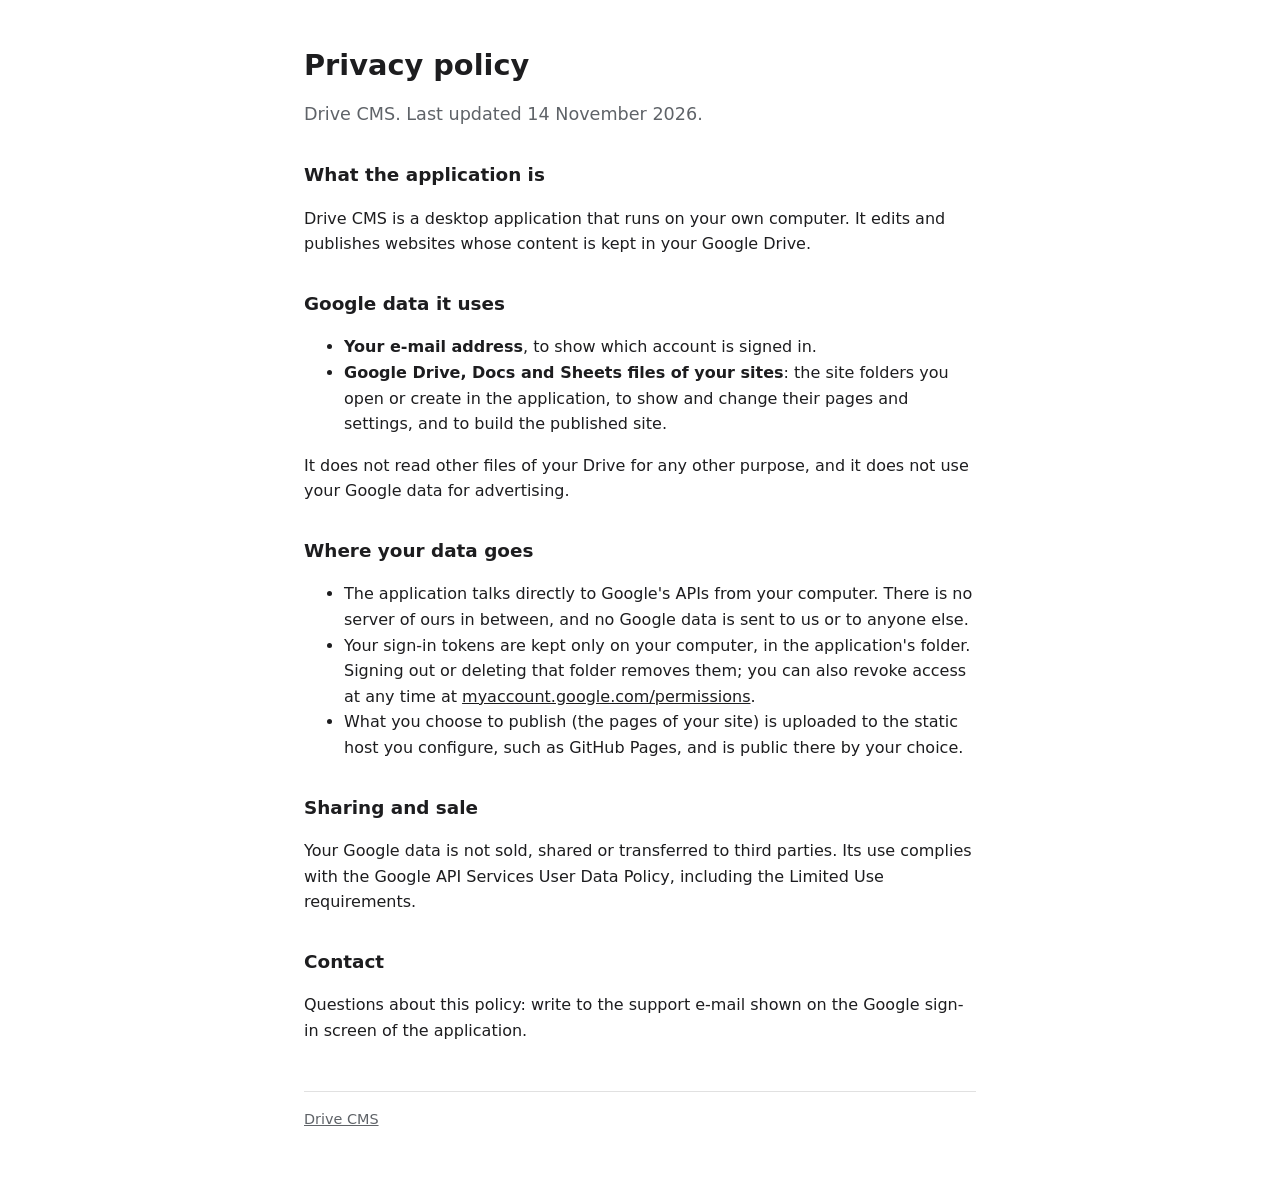
==== privacy.html @ ba4e50c2 "Add the home and privacy pages the Google sign-in screen links to" ====
<!doctype html>
<html lang="en">
<head>
<meta charset="utf-8">
<meta name="viewport" content="width=device-width, initial-scale=1">
<title>Drive CMS privacy</title>
<link rel="stylesheet" href="style.css">
</head>
<body>
<main>
  <h1>Privacy policy</h1>
  <p class="lead">Drive CMS. Last updated 14 November 2026.</p>

  <h2>What the application is</h2>
  <p>Drive CMS is a desktop application that runs on your own computer. It edits and publishes websites whose content is kept in your Google Drive.</p>

  <h2>Google data it uses</h2>
  <ul>
    <li><strong>Your e-mail address</strong>, to show which account is signed in.</li>
    <li><strong>Google Drive, Docs and Sheets files of your sites</strong>: the site folders you open or create in the application, to show and change their pages and settings, and to build the published site.</li>
  </ul>
  <p>It does not read other files of your Drive for any other purpose, and it does not use your Google data for advertising.</p>

  <h2>Where your data goes</h2>
  <ul>
    <li>The application talks directly to Google's APIs from your computer. There is no server of ours in between, and no Google data is sent to us or to anyone else.</li>
    <li>Your sign-in tokens are kept only on your computer, in the application's folder. Signing out or deleting that folder removes them; you can also revoke access at any time at <a href="https://myaccount.google.com/permissions">myaccount.google.com/permissions</a>.</li>
    <li>What you choose to publish (the pages of your site) is uploaded to the static host you configure, such as GitHub Pages, and is public there by your choice.</li>
  </ul>

  <h2>Sharing and sale</h2>
  <p>Your Google data is not sold, shared or transferred to third parties. Its use complies with the Google API Services User Data Policy, including the Limited Use requirements.</p>

  <h2>Contact</h2>
  <p>Questions about this policy: write to the support e-mail shown on the Google sign-in screen of the application.</p>

  <footer><a href="./">Drive CMS</a></footer>
</main>
</body>
</html>
---- style.css ----
:root { color-scheme: light dark; --ink: #1d1d1f; --muted: #5f6368; --bg: #fff; --line: #e1e1e1; }
@media (prefers-color-scheme: dark) { :root { --ink: #ececec; --muted: #a0a0a0; --bg: #161616; --line: #333; } }
body { margin: 0; background: var(--bg); color: var(--ink); font: 16px/1.6 system-ui, -apple-system, "Segoe UI", sans-serif; }
main { max-width: 42rem; margin: 0 auto; padding: 48px 16px; }
h1 { font-size: 1.8rem; line-height: 1.2; margin: 0 0 8px; }
h2 { font-size: 1.15rem; margin: 32px 0 8px; }
p, li { color: var(--ink); }
.lead { color: var(--muted); font-size: 1.1rem; }
footer { margin-top: 48px; padding-top: 16px; border-top: 1px solid var(--line); color: var(--muted); font-size: 0.9rem; }
a { color: inherit; }
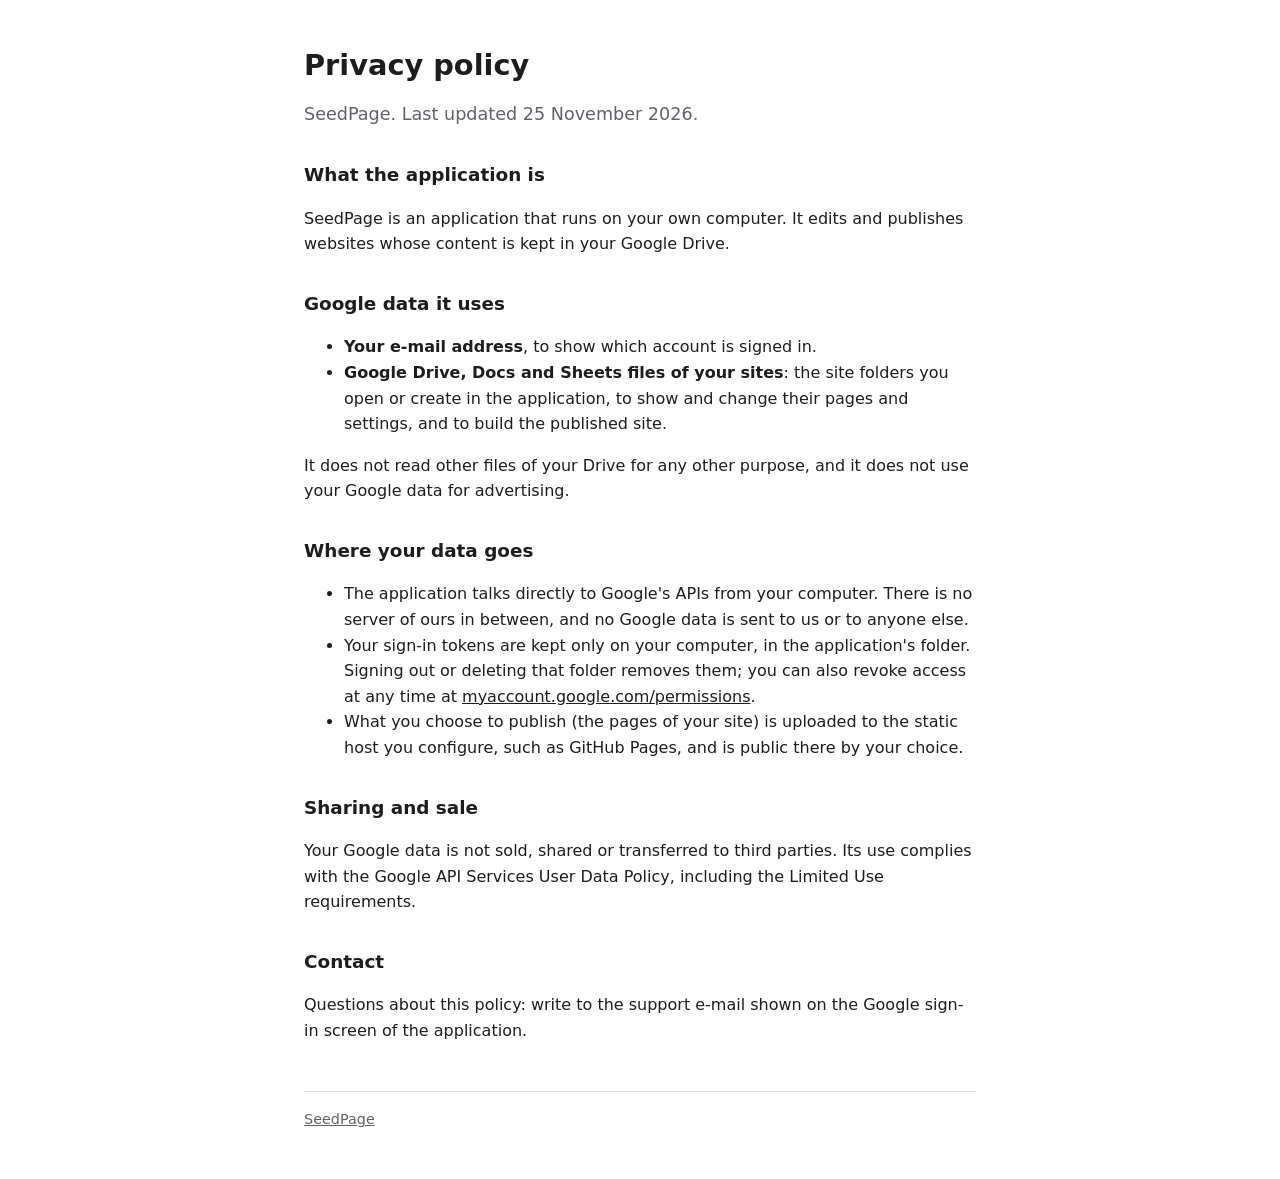
==== commit 44870cb9: "Name the product SeedPage, with its logo" ====
--- a/privacy.html
+++ b/privacy.html
@@ -3,16 +3,17 @@
 <head>
 <meta charset="utf-8">
 <meta name="viewport" content="width=device-width, initial-scale=1">
-<title>Drive CMS privacy</title>
+<title>SeedPage privacy</title>
+<link rel="icon" href="logo.svg" type="image/svg+xml">
 <link rel="stylesheet" href="style.css">
 </head>
 <body>
 <main>
   <h1>Privacy policy</h1>
-  <p class="lead">Drive CMS. Last updated 14 November 2026.</p>
+  <p class="lead">SeedPage. Last updated 25 November 2026.</p>
 
   <h2>What the application is</h2>
-  <p>Drive CMS is a desktop application that runs on your own computer. It edits and publishes websites whose content is kept in your Google Drive.</p>
+  <p>SeedPage is an application that runs on your own computer. It edits and publishes websites whose content is kept in your Google Drive.</p>
 
   <h2>Google data it uses</h2>
   <ul>
@@ -34,7 +35,7 @@
   <h2>Contact</h2>
   <p>Questions about this policy: write to the support e-mail shown on the Google sign-in screen of the application.</p>
 
-  <footer><a href="./">Drive CMS</a></footer>
+  <footer><a href="./">SeedPage</a></footer>
 </main>
 </body>
 </html>
--- a/style.css
+++ b/style.css
@@ -8,3 +8,5 @@
 .lead { color: var(--muted); font-size: 1.1rem; }
 footer { margin-top: 48px; padding-top: 16px; border-top: 1px solid var(--line); color: var(--muted); font-size: 0.9rem; }
 a { color: inherit; }
+.brand { display: flex; align-items: center; gap: 12px; }
+.brand img { flex: none; }
